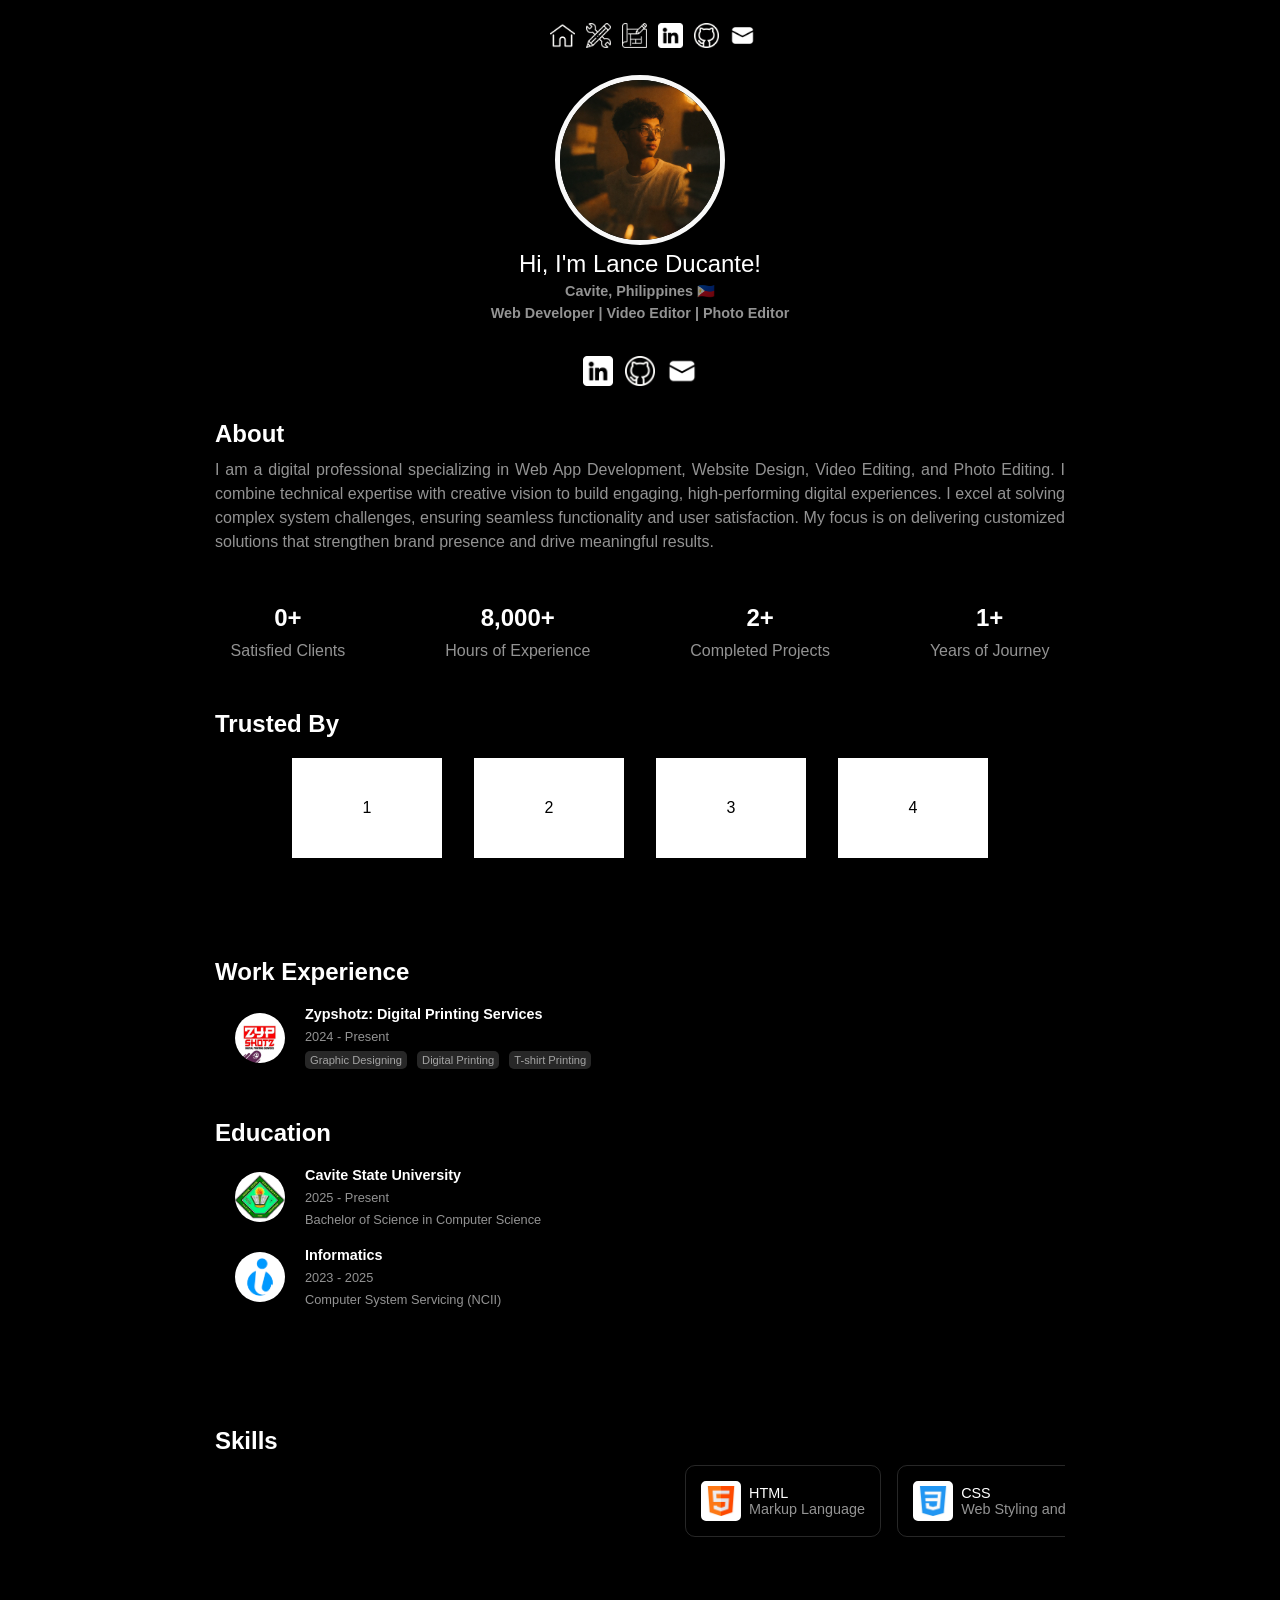
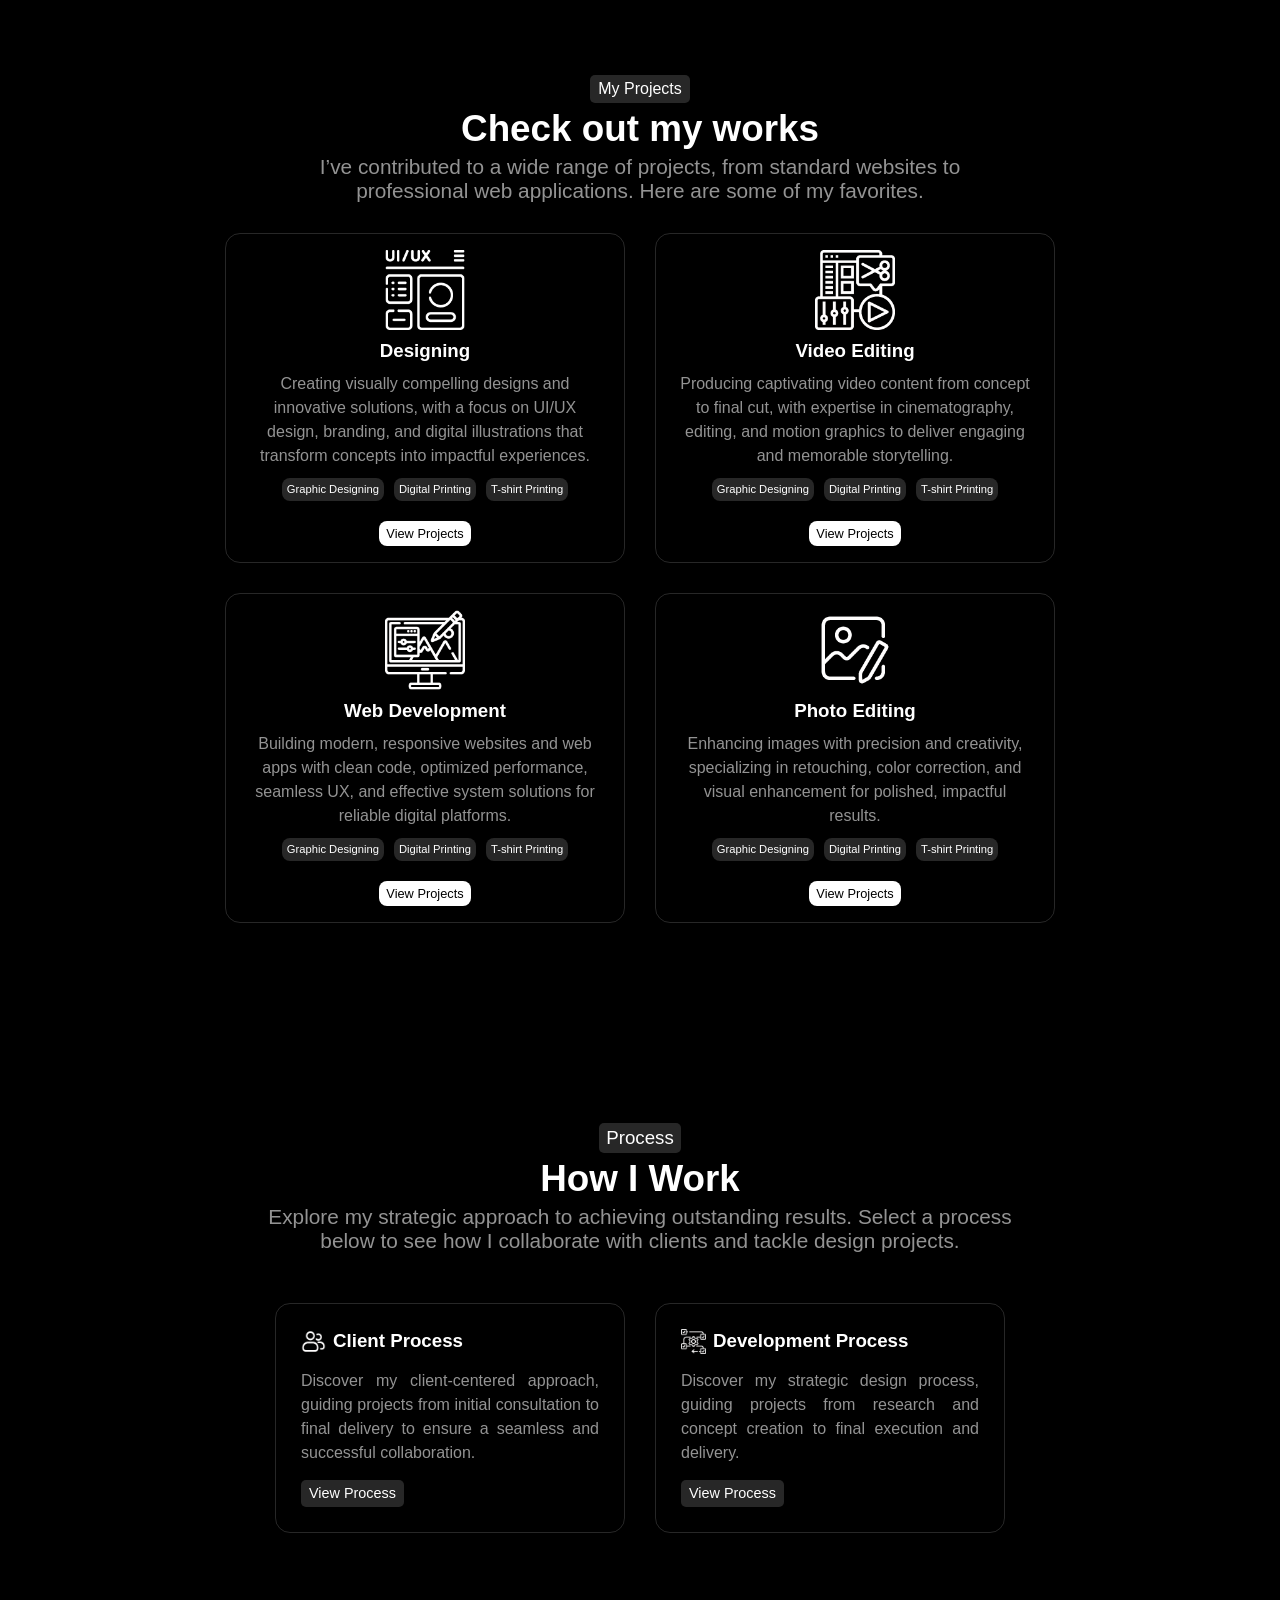
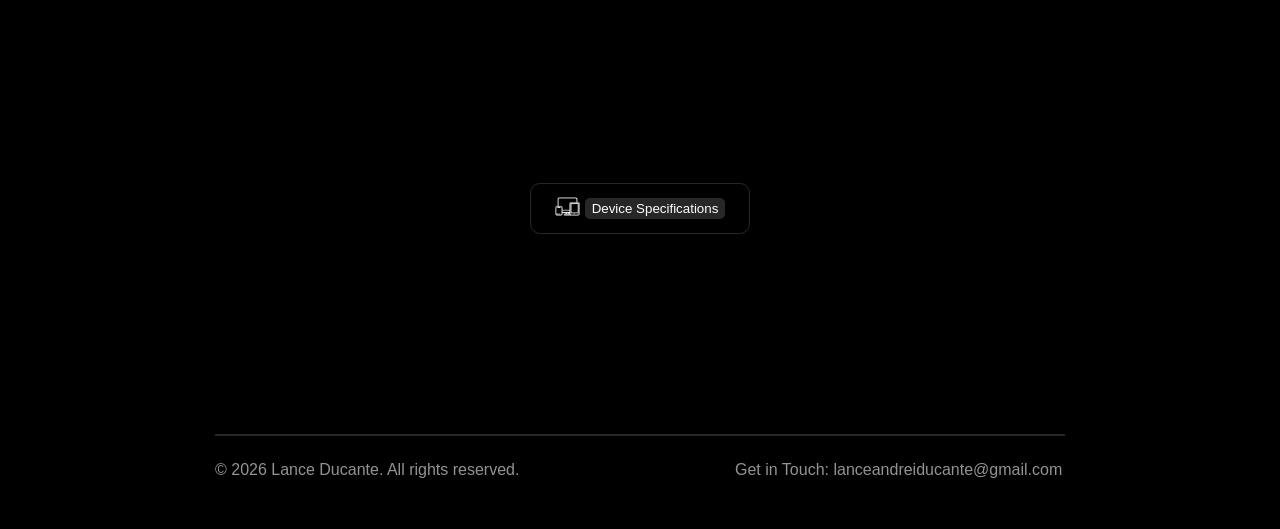
==== index.html @ 03253067 "first commit" ====
<!doctype html>
<html lang="en">
  <head>
    <meta charset="UTF-8" />
    <meta name="viewport" content="width=device-width, initial-scale=1.0" />
    <title>Lance Ducante | Portfolio Website</title>
    <link rel="icon" href="./images/pfp.png" />
    <link rel="stylesheet" href="style.css" />
    <link rel="preconnect" href="https://fonts.googleapis.com" />
    <link rel="preconnect" href="https://fonts.gstatic.com" crossorigin />
    <link
      href="https://fonts.googleapis.com/css2?family=Poppins:ital,wght@0,100;0,200;0,300;0,400;0,500;0,600;0,700;0,800;0,900;1,100;1,200;1,300;1,400;1,500;1,600;1,700;1,800;1,900&display=swap"
      rel="stylesheet"
    />
  </head>
  <body>
    <header>
      <nav>
        <div class="nav-bar">
          <div class="navbar-container">
            <a class="icons" href="#home"
              ><img src="./images/home.png" alt="icon" width="25px"
            /></a>
            <a class="icons" href="#skills"
              ><img src="./images/skills.png" alt="icon" width="25px"
            /></a>
            <a class="icons" href="#my-projects"
              ><img src="./images/projects.png" alt="icon" width="25px"
            /></a>
            <a class="icons" href="#linkedin"
              ><img src="./images/linkedin.png" alt="icon" width="25px"
            /></a>
            <a class="icons" href="#github"
              ><img src="./images/github.png" alt="icon" width="25px"
            /></a>
            <a class="icons" href="#email"
              ><img src="./images/mail.png" alt="icon" width="25px"
            /></a>
          </div>
        </div>
      </nav>
    </header>

    <section class="home" id="home">
      <div class="home-container">
        <img id="pfp" src="./images/pfp.png" alt="pfp/image" />
        <h1>Hi, I'm Lance Ducante!</h1>
        <h3 id="country">Cavite, Philippines 🇵🇭</h3>
        <h3 id="passions">Web Developer | Video Editor | Photo Editor</h3>
        <div class="accounts">
          <a href="#"><img src="./images/linkedin.png" alt="icon" /></a>
          <a href="#"><img src="./images/github.png" alt="icon" /></a>
          <a href="#"><img src="./images/mail.png" alt="icon" /></a>
        </div>
      </div>
    </section>

    <section id="about" class="about">
      <div class="about-container">
        <h2>About</h2>
        <p>
          I am a digital professional specializing in Web App Development,
          Website Design, Video Editing, and Photo Editing. I combine technical
          expertise with creative vision to build engaging, high-performing
          digital experiences. I excel at solving complex system challenges,
          ensuring seamless functionality and user satisfaction. My focus is on
          delivering customized solutions that strengthen brand presence and
          drive meaningful results.
        </p>
      </div>
    </section>

    <section class="experiences">
      <div class="exe-container">
        <div class="exe-card">
          <h1>0+</h1>
          <p>Satisfied Clients</p>
        </div>
        <div class="exe-card">
          <h1>8,000+</h1>
          <p>Hours of Experience</p>
        </div>
        <div class="exe-card">
          <h1>2+</h1>
          <p>Completed Projects</p>
        </div>
        <div class="exe-card">
          <h1>1+</h1>
          <p>Years of Journey</p>
        </div>
      </div>
    </section>

    <section class="businesses">
      <div class="trusted-by-container">
        <h2>Trusted By</h2>
        <div class="tb-cards">
          <div class="tb-box">1</div>
          <div class="tb-box">2</div>
          <div class="tb-box">3</div>
          <div class="tb-box">4</div>
        </div>
      </div>
    </section>

    <section class="work-experience">
      <div class="work-exe-container">
        <h2>Work Experience</h2>
        <div class="work-card-container">
          <a href="https://www.facebook.com/ZypshotzPage" target="_blank">
            <div class="work-card">
              <img src="./images/zypshotz.jpg" width="50px" alt="logo" />
              <div class="job-desc">
                <div class="work-title">
                  <h3>Zypshotz: Digital Printing Services</h3>
                  <img src="./images/right-arrow.png" width="15px" alt="icon" />
                </div>
                <p>2024 - Present</p>
                <div class="desc">
                  <p>Graphic Designing</p>
                  <p>Digital Printing</p>
                  <p>T-shirt Printing</p>
                </div>
              </div>
            </div>
          </a>
        </div>
      </div>
    </section>

    <section class="education">
      <div class="educ-container">
        <h2>Education</h2>
        <div class="educ-card-container">
          <a href="https://cvsu.edu.ph/" target="_blank">
            <div class="educ-card">
              <img src="./images/cvsu.jpg" width="50px" alt="logo" />
              <div class="educ-desc">
                <div class="educ-title">
                  <h3>Cavite State University</h3>
                  <img src="./images/right-arrow.png" width="15px" alt="icon" />
                </div>
                <p>2025 - Present</p>
                <p>Bachelor of Science in Computer Science</p>
              </div>
            </div>
          </a>
          <a href="https://informatics.edu.ph/" target="_blank">
            <div class="educ-card">
              <img src="./images/informatics.png" width="50px" alt="logo" />
              <div class="educ-desc">
                <div class="educ-title">
                  <h3>Informatics</h3>
                  <img src="./images/right-arrow.png" width="15px" alt="icon" />
                </div>
                <p>2023 - 2025</p>
                <p>Computer System Servicing (NCII)</p>
              </div>
            </div>
          </a>
        </div>
      </div>
    </section>

    <section id="skills" class="skills">
      <div class="skills-carousel">
        <h2>Skills</h2>
        <div class="group">
          <a
            href="https://www.freecodecamp.org/news/tag/html/"
            target="_blank"
            class="skill-cards"
          >
            <img src="./skills/html.jpg" width="40px" alt="logo" />
            <div class="skills-desc">
              <p class="main-text">HTML</p>
              <p>Markup Language</p>
            </div>
          </a>
          <a
            href="https://www.freecodecamp.org/news/learn-css/"
            target="_blank"
            class="skill-cards"
          >
            <img src="./skills/css.jpg" width="40px" alt="logo" />
            <div class="skills-desc">
              <p class="main-text">CSS</p>
              <p>Web Styling and Layout</p>
            </div>
          </a>
          <a
            href="https://www.freecodecamp.org/learn/javascript-v9/"
            target="_blank"
            class="skill-cards"
          >
            <img src="./skills/javascript.jpg" width="40px" alt="logo" />
            <div class="skills-desc">
              <p class="main-text">JavaScript</p>
              <p>Interactive Web Development</p>
            </div>
          </a>
          <a
            href="https://www.mongodb.com/"
            target="_blank"
            class="skill-cards"
          >
            <img src="./skills/mongodb.jpg" width="40px" alt="logo" />
            <div class="skills-desc">
              <p class="main-text">MongoDB</p>
              <p>Database Management</p>
            </div>
          </a>
          <a href="https://expressjs.com/" target="_blank" class="skill-cards">
            <img src="./skills/express.jpg" width="40px" alt="logo" />
            <div class="skills-desc">
              <p class="main-text">Express JS</p>
              <p>Backend Web Framework</p>
            </div>
          </a>
          <a href="https://react.dev/" target="_blank" class="skill-cards">
            <img src="./skills/react.jpg" width="40px" alt="logo" />
            <div class="skills-desc">
              <p class="main-text">React JS</p>
              <p>UI Component Development</p>
            </div>
          </a>
          <a href="https://nodejs.org/en" target="_blank" class="skill-cards">
            <img src="./skills/nodejs.jpg" width="40px" alt="logo" />
            <div class="skills-desc">
              <p class="main-text">Node JS</p>
              <p>Server-Side Runtime</p>
            </div>
          </a>
          <a
            href="https://www.postman.com/"
            target="_blank"
            class="skill-cards"
          >
            <img src="./skills/postman.jpg" width="40px" alt="logo" />
            <div class="skills-desc">
              <p class="main-text">Postman</p>
              <p>API Testing and Development</p>
            </div>
          </a>
          <a
            href="https://code.visualstudio.com/"
            target="_blank"
            class="skill-cards"
          >
            <img src="./skills/vscode.jpg" width="40px" alt="logo" />
            <div class="skills-desc">
              <p class="main-text">VS Code</p>
              <p>Code Editing and Debugging</p>
            </div>
          </a>
          <a
            href="https://www.java.com/en/"
            target="_blank"
            class="skill-cards"
          >
            <img src="./skills/java.jpg" width="40px" alt="logo" />
            <div class="skills-desc">
              <p class="main-text">Java</p>
              <p>Object-Oriented Programming</p>
            </div>
          </a>
          <a href="https://www.figma.com/" target="_blank" class="skill-cards">
            <img src="./skills/figma.jpg" width="40px" alt="logo" />
            <div class="skills-desc">
              <p class="main-text">Figma</p>
              <p>UI/UX Design and Prototyping</p>
            </div>
          </a>
          <a href="https://github.com/" target="_blank" class="skill-cards">
            <img src="./skills/github.jpg" width="40px" alt="logo" />
            <div class="skills-desc">
              <p class="main-text">GitHub</p>
              <p>Version Control</p>
            </div>
          </a>
          <a
            href="https://www.blackmagicdesign.com/products/davinciresolve/"
            target="_blank"
            class="skill-cards"
          >
            <img src="./skills/davinci-resolve.jpg" width="40px" alt="logo" />
            <div class="skills-desc">
              <p class="main-text">Davinci Resolve</p>
              <p>Video Editing</p>
            </div>
          </a>
        </div>
        <div aria-hidden="" class="group">
          <a
            href="https://www.freecodecamp.org/news/tag/html/"
            target="_blank"
            class="skill-cards"
          >
            <img src="./skills/html.jpg" width="40px" alt="logo" />
            <div class="skills-desc">
              <p class="main-text">HTML</p>
              <p>Markup Language</p>
            </div>
          </a>
          <a
            href="https://www.freecodecamp.org/news/learn-css/"
            target="_blank"
            class="skill-cards"
          >
            <img src="./skills/css.jpg" width="40px" alt="logo" />
            <div class="skills-desc">
              <p class="main-text">CSS</p>
              <p>Web Styling and Layout</p>
            </div>
          </a>
          <a
            href="https://www.freecodecamp.org/learn/javascript-v9/"
            target="_blank"
            class="skill-cards"
          >
            <img src="./skills/javascript.jpg" width="40px" alt="logo" />
            <div class="skills-desc">
              <p class="main-text">JavaScript</p>
              <p>Interactive Web Development</p>
            </div>
          </a>
          <a
            href="https://www.mongodb.com/"
            target="_blank"
            class="skill-cards"
          >
            <img src="./skills/mongodb.jpg" width="40px" alt="logo" />
            <div class="skills-desc">
              <p class="main-text">MongoDB</p>
              <p>Database Management</p>
            </div>
          </a>
          <a href="https://expressjs.com/" target="_blank" class="skill-cards">
            <img src="./skills/express.jpg" width="40px" alt="logo" />
            <div class="skills-desc">
              <p class="main-text">Express JS</p>
              <p>Backend Web Framework</p>
            </div>
          </a>
          <a href="https://react.dev/" target="_blank" class="skill-cards">
            <img src="./skills/react.jpg" width="40px" alt="logo" />
            <div class="skills-desc">
              <p class="main-text">React JS</p>
              <p>UI Component Development</p>
            </div>
          </a>
          <a href="https://nodejs.org/en" target="_blank" class="skill-cards">
            <img src="./skills/nodejs.jpg" width="40px" alt="logo" />
            <div class="skills-desc">
              <p class="main-text">Node JS</p>
              <p>Server-Side Runtime</p>
            </div>
          </a>
          <a
            href="https://www.postman.com/"
            target="_blank"
            class="skill-cards"
          >
            <img src="./skills/postman.jpg" width="40px" alt="logo" />
            <div class="skills-desc">
              <p class="main-text">Postman</p>
              <p>API Testing and Development</p>
            </div>
          </a>
          <a
            href="https://code.visualstudio.com/"
            target="_blank"
            class="skill-cards"
          >
            <img src="./skills/vscode.jpg" width="40px" alt="logo" />
            <div class="skills-desc">
              <p class="main-text">VS Code</p>
              <p>Code Editing and Debugging</p>
            </div>
          </a>
          <a
            href="https://www.java.com/en/"
            target="_blank"
            class="skill-cards"
          >
            <img src="./skills/java.jpg" width="40px" alt="logo" />
            <div class="skills-desc">
              <p class="main-text">Java</p>
              <p>Object-Oriented Programming</p>
            </div>
          </a>
          <a href="https://www.figma.com/" target="_blank" class="skill-cards">
            <img src="./skills/figma.jpg" width="40px" alt="logo" />
            <div class="skills-desc">
              <p class="main-text">Figma</p>
              <p>UI/UX Design and Prototyping</p>
            </div>
          </a>
          <a href="https://github.com/" target="_blank" class="skill-cards">
            <img src="./skills/github.jpg" width="40px" alt="logo" />
            <div class="skills-desc">
              <p class="main-text">GitHub</p>
              <p>Version Control</p>
            </div>
          </a>
          <a
            href="https://www.blackmagicdesign.com/products/davinciresolve/"
            target="_blank"
            class="skill-cards"
          >
            <img src="./skills/davinci-resolve.jpg" width="40px" alt="logo" />
            <div class="skills-desc">
              <p class="main-text">Davinci Resolve</p>
              <p>Video Editing</p>
            </div>
          </a>
        </div>
      </div>
    </section>

    <section id="my-projects" class="my-projects">
      <div class="projects-container">
        <div class="projects-title">
          <p>My Projects</p>
          <h1>Check out my works</h1>
          <h2>
            I’ve contributed to a wide range of projects, from standard websites
            to professional web applications. Here are some of my favorites.
          </h2>
        </div>
        <div class="projects-box-container">
          <div class="p-box">
            <img src="./images/web-design.png" width="80px" />
            <h3>Designing</h3>
            <p>
              Creating visually compelling designs and innovative solutions,
              with a focus on UI/UX design, branding, and digital illustrations
              that transform concepts into impactful experiences.
            </p>
            <div class="p-desc">
              <p>Graphic Designing</p>
              <p>Digital Printing</p>
              <p>T-shirt Printing</p>
            </div>
            <a href="./designing.html" target="_blank" class="project-links"
              ><span><p class="view">View Projects</p></span></a
            >
          </div>
          <div class="p-box">
            <img src="./images/film-editing.png" width="80px" />
            <h3>Video Editing</h3>
            <p>
              Producing captivating video content from concept to final cut,
              with expertise in cinematography, editing, and motion graphics to
              deliver engaging and memorable storytelling.
            </p>
            <div class="p-desc">
              <p>Graphic Designing</p>
              <p>Digital Printing</p>
              <p>T-shirt Printing</p>
            </div>
            <a href="./video-editing.html" target="_blank" class="project-links"
              ><span><p class="view">View Projects</p></span></a
            >
          </div>
          <div class="p-box">
            <img src="./images/illustration.png" width="80px" />
            <h3>Web Development</h3>
            <p>
              Building modern, responsive websites and web apps with clean code,
              optimized performance, seamless UX, and effective system solutions
              for reliable digital platforms.
            </p>
            <div class="p-desc">
              <p>Graphic Designing</p>
              <p>Digital Printing</p>
              <p>T-shirt Printing</p>
            </div>
            <a
              href="./web-development.html"
              target="_blank"
              class="project-links"
              ><span><p class="view">View Projects</p></span></a
            >
          </div>
          <div class="p-box">
            <img src="./images/image-editing.png" width="80px" />
            <h3>Photo Editing</h3>
            <p>
              Enhancing images with precision and creativity, specializing in
              retouching, color correction, and visual enhancement for polished,
              impactful results.
            </p>
            <div class="p-desc">
              <p>Graphic Designing</p>
              <p>Digital Printing</p>
              <p>T-shirt Printing</p>
            </div>
            <a href="./photo-editing.html" target="_blank" class="project-links"
              ><span><p class="view">View Projects</p></span></a
            >
          </div>
        </div>
      </div>
    </section>

    <section class="work-process">
      <div class="process-container">
        <div class="process-title">
          <h3>Process</h3>
          <h1>How I Work</h1>
          <p>
            Explore my strategic approach to achieving outstanding results.
            Select a process below to see how I collaborate with clients and
            tackle design projects.
          </p>
        </div>

        <div class="client-design-box">
          <div class="cd-box">
            <div class="client-dev">
              <img src="./images/users.png" width="25px" alt="icon" />
              <h3>Client Process</h3>
            </div>
            <p>
              Discover my client-centered approach, guiding projects from
              initial consultation to final delivery to ensure a seamless and
              successful collaboration.
            </p>
            <a href="./client.html" target="_blank" class="cd-links"
              ><span><p class="cd-view">View Process</p></span></a
            >
          </div>
          <div class="cd-box">
            <div class="client-dev">
              <img src="./images/process.png" width="25px" alt="icon" />
              <h3>Development Process</h3>
            </div>
            <p>
              Discover my strategic design process, guiding projects from
              research and concept creation to final execution and delivery.
            </p>
            <a href="./process.html" target="_blank" class="cd-links"
              ><span><p class="cd-view">View Process</p></span></a
            >
          </div>
        </div>
      </div>
    </section>

    <section class="dev-specs">
      <a class="specs-link" href="./device-specifications.html" target="_blank">
        <div class="specs-container">
          <img src="./images/device.png" width="25px" alt="icon" />
          <button>
            <a
              class="specs-link"
              href="./device-specifications.html"
              target="_blank"
              >Device Specifications</a
            >
          </button>
        </div>
      </a>
    </section>

    <footer>
      <div class="footer-line"></div>
      <div class="footer">
        <p>&copy; 2026 Lance Ducante. All rights reserved.</p>
        <p>Get in Touch: lanceandreiducante@gmail.com</p>
      </div>
    </footer>
  </body>
  <script src="script.js"></script>
</html>
---- style.css ----
* {
  margin: 0;
  padding: 0;
  box-sizing: border-box;
  font-family: sans-serif;
  scroll-padding-top: 70px;
}

:root {
  --main-color: #ffffff;
  --primary-color: #ffffff93;
}

body {
  min-height: 100vh;
  background-color: rgb(0, 0, 0);
  margin: 50px 20px 50px 20px;
}

/* Nav-Bar */
.nav-bar {
  width: 100%;
  display: flex;
  justify-content: center;
  align-items: center;
  position: fixed;
  top: 0;
}

.navbar-container {
  display: flex;
  justify-content: center;
  align-items: center;
  gap: 11px;
  background-color: rgb(0, 0, 0);
  padding: 8px 15px;
  margin-top: 15px;
  border-radius: 30px;
  transition: 0.3s ease;
  margin-right: 15px;
}

.navbar-container:hover {
  transform: scale(1.1);
}

.icons {
  width: 25px;
  transition: 0.3s ease;
}

.icons:hover {
  transform: scale(1.4);
}

/* Home Section */
.home-container {
  max-width: 850px;
  width: 100%;
  margin: 0 auto;
  display: flex;
  justify-content: center;
  align-items: center;
  flex-direction: column;
  margin-top: 75px;
  gap: 5px;
}

.home-container h1 {
  font-weight: 300;
  color: var(--main-color);
}

.home-container h3 {
  font-size: 0.9rem;
  color: var(--primary-color);
}

#pfp {
  width: 170px;
  border-radius: 100%;
  border: 5px solid rgb(248, 248, 248);
}

.accounts {
  display: flex;
  justify-content: center;
  align-items: center;
  margin: 30px 0 30px 0;
  gap: 12px;
}

.accounts img {
  width: 30px;
  transition: 0.4s ease;
}

.accounts img:hover {
  transform: scale(1.3);
}

/* About Section */
.about-container {
  max-width: 850px;
  width: 100%;
  margin: 0 auto;
  display: flex;
  flex-direction: column;
  justify-content: center;
  align-items: center;
  align-content: center;
  gap: 10px;
  color: var(--main-color);
}

.about-container h2,
p {
  text-align: justify;
  max-width: 850px;
  width: 100%;
  color: var(--primary-color);
}

.about-container h2 {
  color: var(--main-color);
}

.about-container p {
  line-height: 1.5;
}

/* Experiences Section */
.exe-container {
  max-width: 850px;
  width: 100%;
  margin: 0 auto;
  display: flex;
  justify-content: center;
  align-items: center;
  align-content: center;
  gap: 100px;
  flex-wrap: wrap;
  margin-top: 50px;
}

.exe-card h1 {
  text-align: center;
  color: var(--main-color);
  margin-bottom: 10px;
}

/* Trusted by Section */
.trusted-by-container {
  max-width: 850px;
  width: 100%;
  margin: 0 auto;
  display: flex;
  flex-direction: column;
  justify-content: center;
  align-items: center;
  gap: 20px;
  margin-top: 50px;
}

.trusted-by-container h2 {
  color: var(--main-color);
  max-width: 850px;
  width: 100%;
}

.tb-cards {
  display: flex;
  justify-content: center;
  align-items: center;
  align-content: center;
  gap: 32px;
  flex-wrap: wrap;
}

.tb-box {
  display: flex;
  justify-content: center;
  align-items: center;
  width: 150px;
  height: 100px;
  background-color: #ffffff;
}

/* Work Experience */
.work-exe-container {
  max-width: 850px;
  width: 100%;
  display: flex;
  justify-content: center;
  align-items: flex-start;
  flex-direction: column;
  gap: 20px;
  margin: 0 auto;
  margin-top: 100px;
}

.work-exe-container h2,
h3 {
  color: var(--main-color);
}

.work-card-container {
  display: flex;
  flex-direction: column;
  gap: 20px;
  margin-left: 20px;
}

.work-card-container a {
  text-decoration: none;
}

.work-card {
  display: flex;
  align-items: center;
  gap: 20px;
  transition: 0.5s ease;
  cursor: pointer;
}

.work-card:hover {
  border: 1px solid rgba(255, 255, 255, 0.151);
  border-radius: 10px;
  background-color: rgba(255, 255, 255, 0.062);
  padding: 20px;
}

.work-card img {
  border-radius: 100%;
}

.job-desc {
  display: flex;
  flex-direction: column;
  gap: 7px;
}

.job-desc h3 {
  font-size: 0.9rem;
}

.work-title {
  display: flex;
  gap: 5px;
}

.work-title img {
  display: none;
}

.job-desc p {
  font-size: 0.8rem;
}

.desc {
  display: flex;
  flex-direction: row;
  gap: 10px;
}

.desc p {
  font-size: 0.7rem;
  white-space: nowrap;
  padding: 3px 5px;
  border-radius: 5px;
  background-color: rgba(255, 255, 255, 0.151);
}

/* Education */
.educ-container {
  max-width: 850px;
  width: 100%;
  display: flex;
  justify-content: center;
  align-items: flex-start;
  flex-direction: column;
  gap: 20px;
  margin: 0 auto;
  margin-top: 50px;
}

.educ-container h2,
h3 {
  color: var(--main-color);
}

.educ-card-container {
  display: flex;
  flex-direction: column;
  gap: 20px;
  margin-left: 20px;
}

.educ-card-container a {
  text-decoration: none;
}

.educ-card {
  display: flex;
  align-items: center;
  gap: 20px;
  transition: 0.5s ease;
  cursor: pointer;
}

.educ-title {
  display: flex;
  gap: 5px;
}

.educ-title img {
  display: none;
}

.educ-card:hover {
  border: 1px solid rgba(255, 255, 255, 0.151);
  border-radius: 10px;
  background-color: rgba(255, 255, 255, 0.062);
  padding: 20px;
}

.educ-card img {
  border-radius: 100%;
}

.educ-desc {
  display: flex;
  flex-direction: column;
  gap: 7px;
}

.educ-desc h3 {
  font-size: 0.9rem;
}

.educ-desc p {
  font-size: 0.8rem;
}

/* Skills Section */
.skills-carousel {
  max-width: 850px;
  width: 100%;
  display: flex;
  margin: 0 auto;
  margin-top: 120px;
  overflow-x: auto;
}
.skills-carousel::-webkit-scrollbar {
  display: none;
}
.skills-carousel h2 {
  margin-bottom: 120px;
  color: var(--main-color);
}
.group {
  display: flex;
  justify-content: center;
  align-items: center;
  gap: 1em;
  animation: spin 80s infinite linear;
  padding-right: 1em;
}
.skill-cards {
  flex: 0 0 80px;
  width: 300px;
  display: flex;
  justify-content: center;
  align-items: center;
  text-align: center;
  gap: 8px;
  align-content: center;
  flex-direction: row;
  white-space: nowrap;
  padding: 15px;
  border: 1px solid rgba(255, 255, 255, 0.151);
  border-radius: 10px;
  text-decoration: none;
}
.skill-cards img {
  border-radius: 5px;
  border: 5px solid white;
  background-clip: padding-box;
}
.skill-cards p {
  font-size: 0.9rem;
}

.main-text {
  color: white;
}

@keyframes spin {
  from {
    translate: 0;
  }
  to {
    translate: -100%;
  }
}

/* My Projects Section */
.projects-container {
  max-width: 850px;
  width: 100%;
  display: flex;
  flex-direction: column;
  justify-content: center;
  align-items: flex-start;
  gap: 30px;
  margin: 0 auto;
  margin-top: 100px;
}

.projects-box-container {
  display: flex;
  justify-content: center;
  align-items: center;
  align-content: center;
  flex-wrap: wrap;
  gap: 30px;
}

.view {
  padding: 3px 7px;
  border-radius: 8px;
  font-size: 0.8rem;
  background-color: var(--main-color);
  color: black;
  margin-top: 10px;
  transition: 0.5s ease;
}

.view:hover {
  transform: scale(1.2);
}

.projects-title {
  display: flex;
  justify-content: center;
  align-items: center;
  flex-direction: column;
  text-align: center;
  color: var(--main-color);
  gap: 5px;
}

.projects-title p {
  width: 100px;
  text-align: center;
  color: var(--main-color);
  background-color: rgba(255, 255, 255, 0.151);
  border-radius: 5px;
  padding: 5px 5px;
}
.projects-title h2 {
  margin: 0 50px 0 50px;
  font-size: 1.3rem;
  font-weight: 300;
  color: var(--primary-color);
}

.projects-title h1 {
  font-size: 2.3rem;
}

.p-box {
  display: flex;
  justify-content: center;
  align-items: center;
  flex-direction: column;
  width: 400px;
  height: 330px;
  padding: 20px;
  border: 1px solid rgba(255, 255, 255, 0.151);
  border-radius: 15px;
  gap: 10px;
}

.p-box p {
  text-align: center;
  line-height: 1.5;
}

.p-desc {
  display: flex;
  white-space: nowrap;
  gap: 10px;
  font-size: 0.7rem;
}

.p-desc p {
  color: var(--main-color);
  background-color: rgba(255, 255, 255, 0.151);
  padding: 3px 5px;
  border-radius: 8px;
}

.project-links {
  text-decoration: none;
}

/* How I work Section */
.process-container {
  max-width: 850px;
  width: 100%;
  display: flex;
  justify-content: center;
  align-items: center;
  flex-direction: column;
  margin: 0 auto;
  margin-top: 200px;
}

.process-title {
  display: flex;
  justify-content: center;
  align-items: center;
  flex-direction: column;
  gap: 5px;
  margin: 0 50px 0 50px;
}
.process-title p {
  font-size: 1.3rem;
  text-align: center;
  font-weight: 300;
}

.process-title h3 {
  background-color: rgba(255, 255, 255, 0.151);
  padding: 4px 7px;
  border-radius: 5px;
  font-weight: 300;
}

.process-title h1 {
  font-size: 2.3rem;
  color: var(--main-color);
}

.client-design-box {
  max-width: 850px;
  width: 100%;
  display: flex;
  justify-content: center;
  align-items: center;
  margin: 50px;
  flex-wrap: wrap;
  gap: 30px;
}

.cd-box {
  display: flex;
  justify-content: center;
  align-items: flex-start;
  flex-direction: column;
  gap: 15px;
  width: 350px;
  height: 230px;
  border: 1px solid rgba(255, 255, 255, 0.151);
  border-radius: 15px;
  padding: 25px 25px;
}

.client-dev {
  display: flex;
  justify-content: center;
  align-items: center;
  gap: 7px;
}

.cd-box h3 {
  text-align: left;
}

.cd-box p {
  line-height: 1.5;
}

.cd-view {
  color: var(--main-color);
  background-color: rgba(255, 255, 255, 0.151);
  font-size: 0.9rem;
  padding: 3px 8px;
  border-radius: 5px;
}

.cd-links {
  text-decoration: none;
}

/* Device Specifications Button */
.specs-container {
  width: 220px;
  display: flex;
  justify-content: center;
  align-items: center;
  gap: 5px;
  margin: 0 auto;
  margin-top: 200px;
  border: 1px solid rgba(255, 255, 255, 0.151);
  padding: 10px 20px;
  border-radius: 10px;
}

.specs-container button {
  border: none;
  background-color: rgba(255, 255, 255, 0.151);
  color: var(--main-color);
  padding: 3px 7px;
  border-radius: 5px;
}

.specs-link {
  text-decoration: none;
  color: var(--main-color);
}

.footer-line {
  max-width: 850px;
  width: 100%;
  margin: 0 auto;
  margin-top: 200px;
  margin-bottom: 25px;
  border: 1px solid rgba(255, 255, 255, 0.151);
}

.footer {
  max-width: 850px;
  width: 100%;
  display: flex;
  justify-content: space-around;
  align-items: center;
  gap: 190px;
  margin: 0 auto;
  box-shadow: -1px rgba(255, 255, 255, 0.151);
}

@media (max-width: 1024px) {
  .footer {
    display: flex;
    flex-direction: column;
    gap: 5px;
  }
  .footer p {
    text-align: center;
  }
}

@media (max-width: 480px) {
  .home-container h1 {
    font-size: 1.7rem;
  }
  .exe-container {
    gap: 80px;
  }
  .exe-card h1 {
    font-size: 1.5rem;
  }
  .exe-card p {
    font-size: 0.8rem;
  }
  .desc {
    gap: 7px;
  }
  .desc p {
    font-size: 0.5rem;
    margin-right: 7px;
  }
  .p-box {
    display: flex;
    justify-content: center;
    align-items: center;
    flex-direction: column;
    width: 340px;
    height: 290px;
    padding: 20px;
    border: 1px solid rgba(255, 255, 255, 0.151);
    border-radius: 15px;
    gap: 10px;
  }

  .p-box img {
    width: 60px;
  }

  .p-box p {
    font-size: 0.8rem;
    text-align: center;
    line-height: 1.5;
  }
}
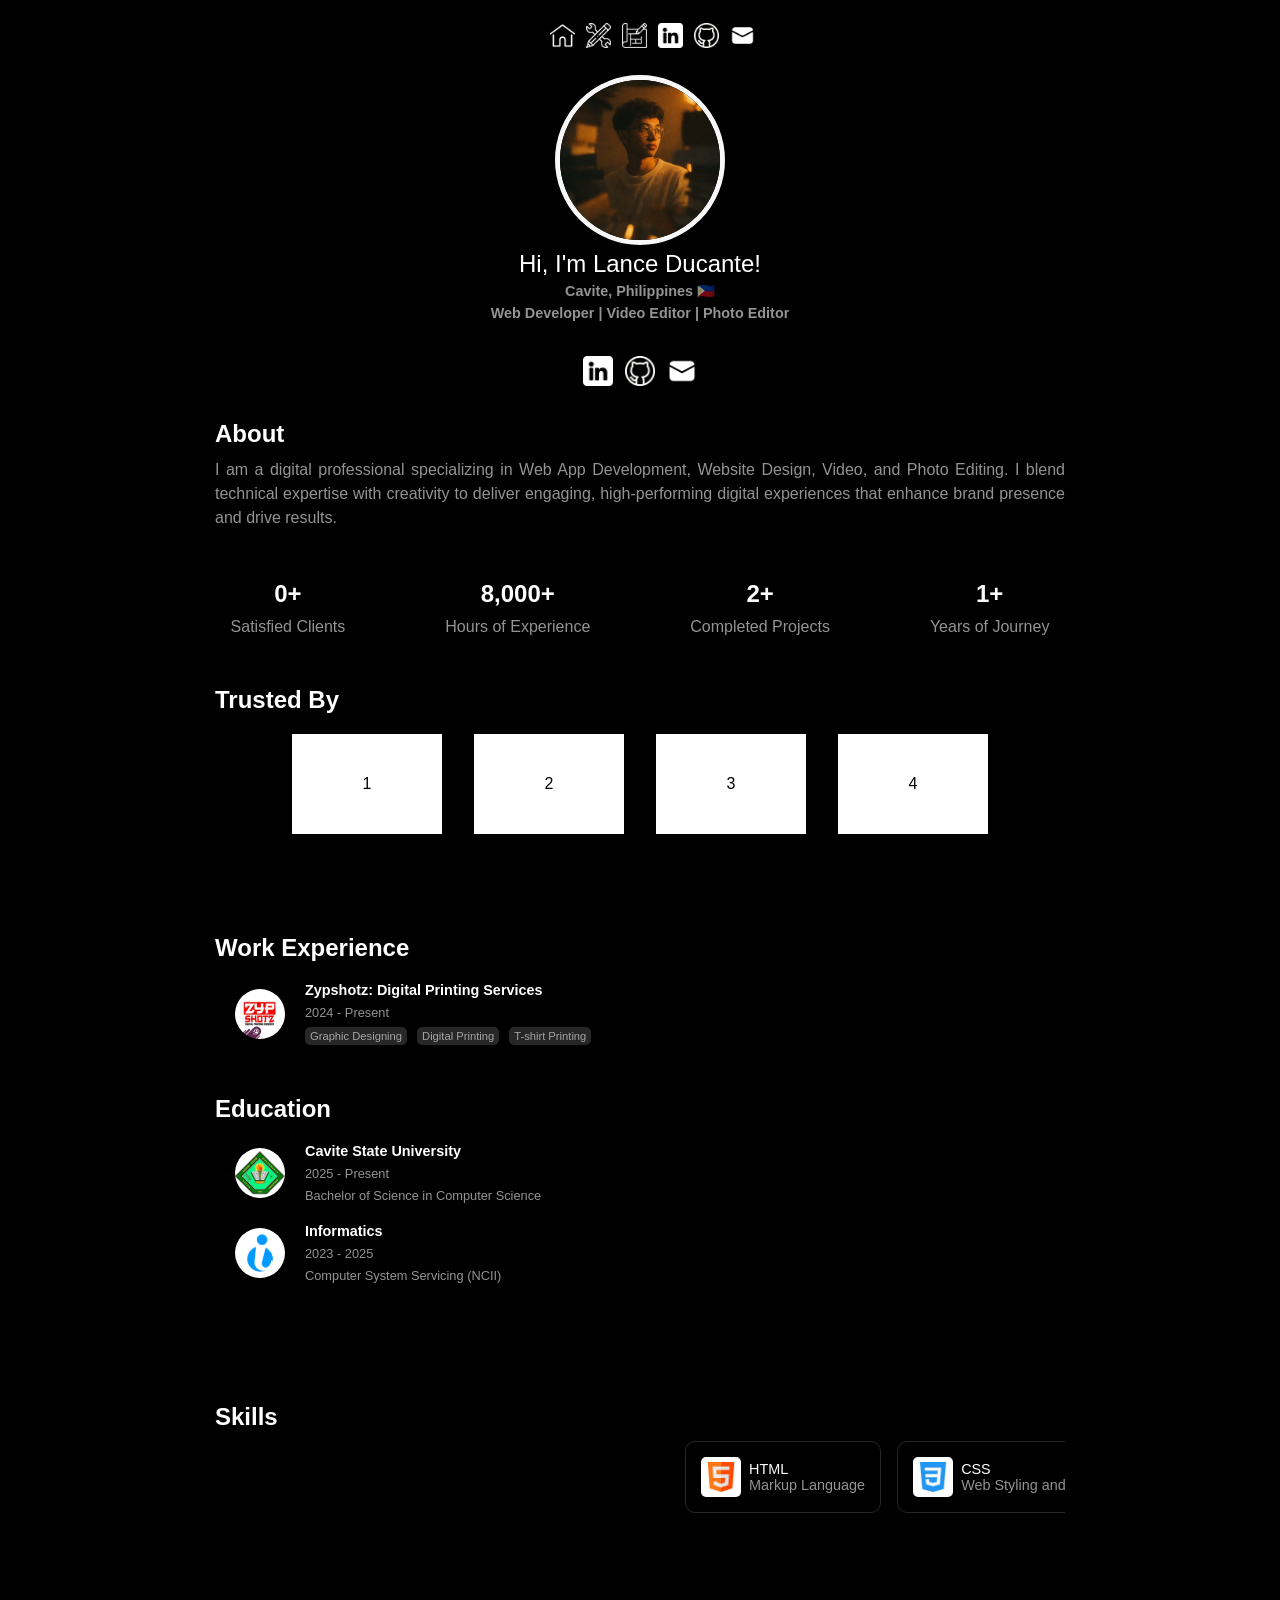
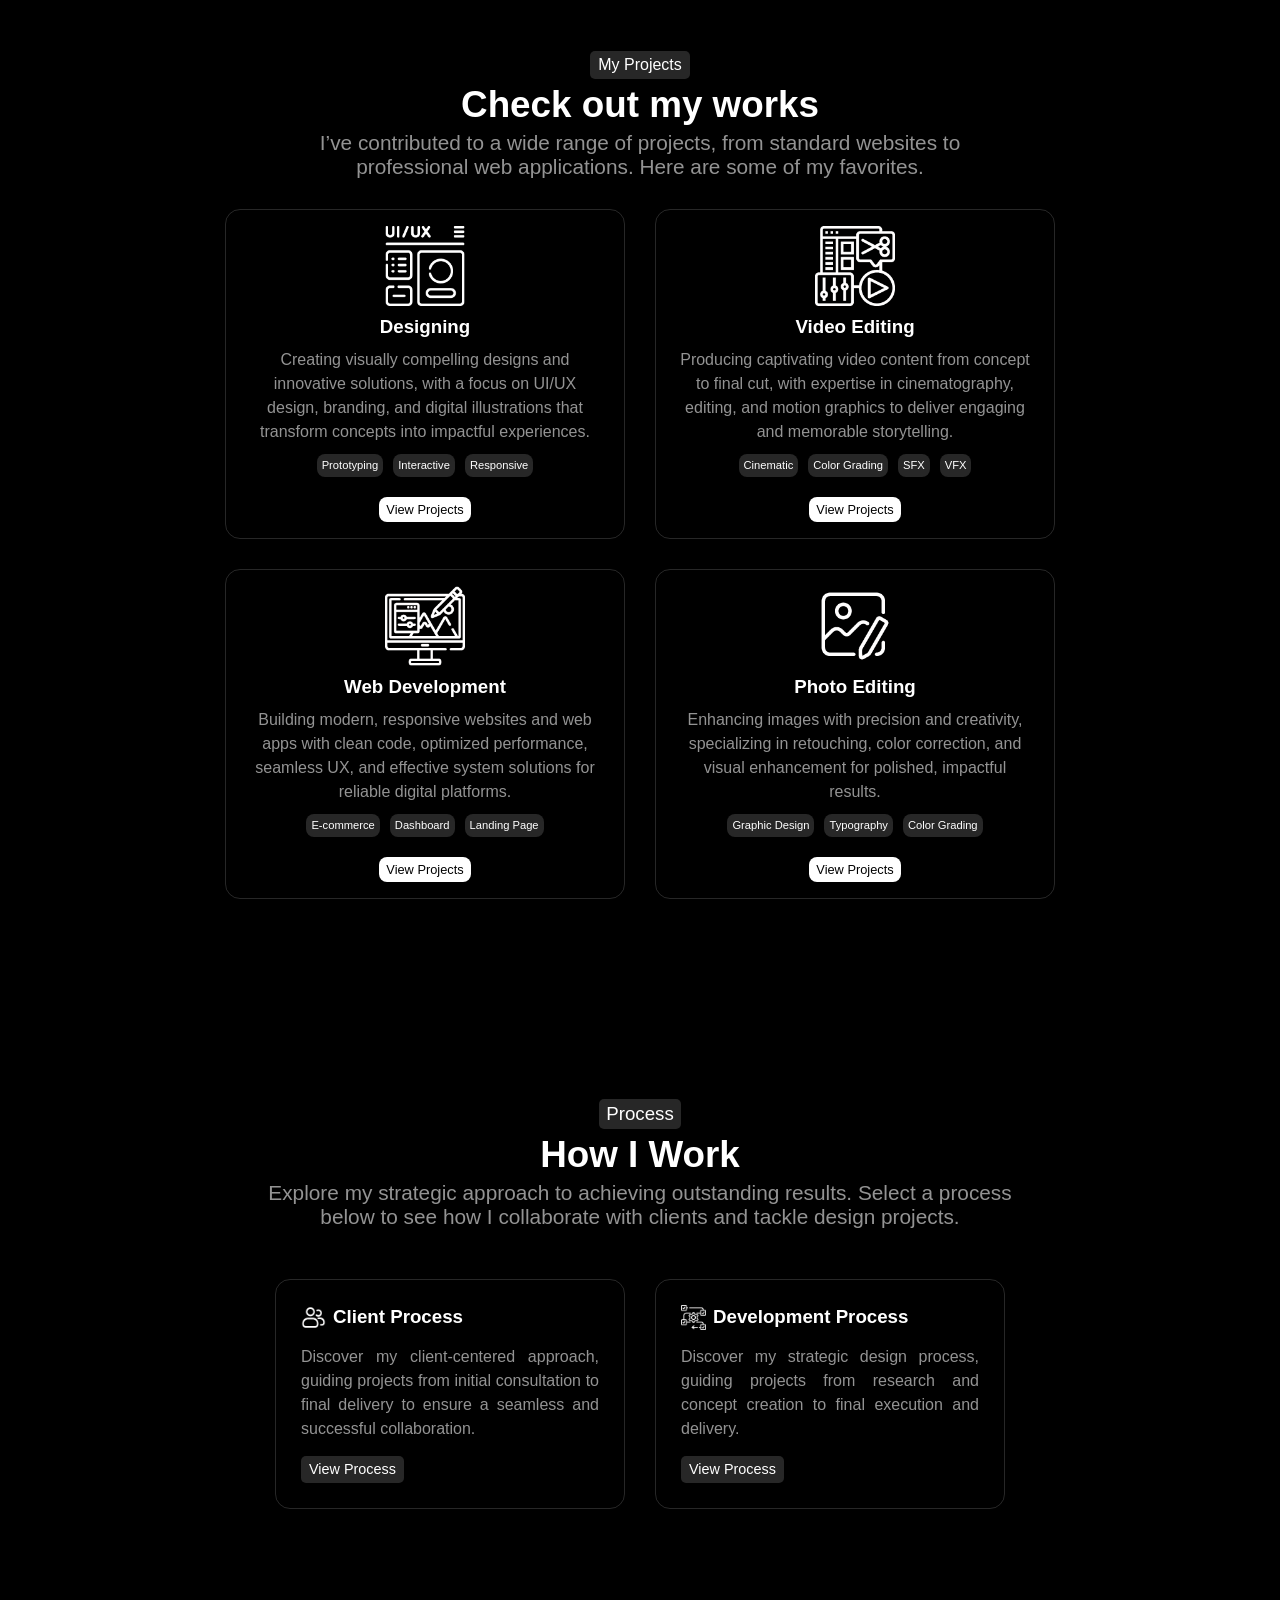
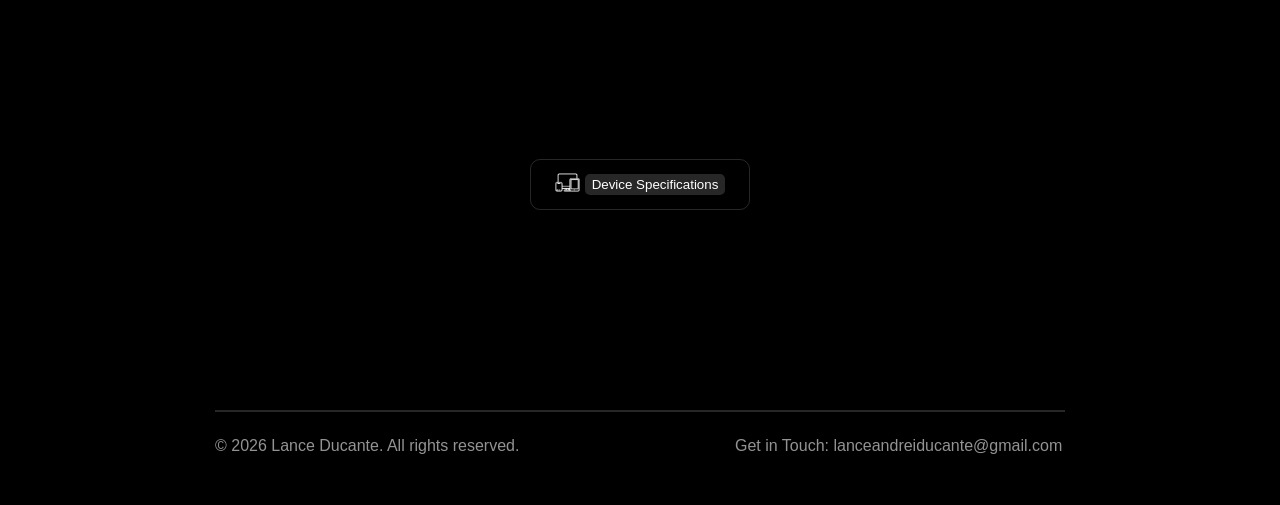
==== commit b3e2c03b: "media queries fonts fixed" ====
--- a/index.html
+++ b/index.html
@@ -60,12 +60,9 @@
         <h2>About</h2>
         <p>
           I am a digital professional specializing in Web App Development,
-          Website Design, Video Editing, and Photo Editing. I combine technical
-          expertise with creative vision to build engaging, high-performing
-          digital experiences. I excel at solving complex system challenges,
-          ensuring seamless functionality and user satisfaction. My focus is on
-          delivering customized solutions that strengthen brand presence and
-          drive meaningful results.
+          Website Design, Video, and Photo Editing. I blend technical expertise
+          with creativity to deliver engaging, high-performing digital
+          experiences that enhance brand presence and drive results.
         </p>
       </div>
     </section>
@@ -438,9 +435,9 @@
               that transform concepts into impactful experiences.
             </p>
             <div class="p-desc">
-              <p>Graphic Designing</p>
-              <p>Digital Printing</p>
-              <p>T-shirt Printing</p>
+              <p>Prototyping</p>
+              <p>Interactive</p>
+              <p>Responsive</p>
             </div>
             <a href="./designing.html" target="_blank" class="project-links"
               ><span><p class="view">View Projects</p></span></a
@@ -455,9 +452,10 @@
               deliver engaging and memorable storytelling.
             </p>
             <div class="p-desc">
-              <p>Graphic Designing</p>
-              <p>Digital Printing</p>
-              <p>T-shirt Printing</p>
+              <p>Cinematic</p>
+              <p>Color Grading</p>
+              <p>SFX</p>
+              <p>VFX</p>
             </div>
             <a href="./video-editing.html" target="_blank" class="project-links"
               ><span><p class="view">View Projects</p></span></a
@@ -472,9 +470,9 @@
               for reliable digital platforms.
             </p>
             <div class="p-desc">
-              <p>Graphic Designing</p>
-              <p>Digital Printing</p>
-              <p>T-shirt Printing</p>
+              <p>E-commerce</p>
+              <p>Dashboard</p>
+              <p>Landing Page</p>
             </div>
             <a
               href="./web-development.html"
@@ -492,9 +490,9 @@
               impactful results.
             </p>
             <div class="p-desc">
-              <p>Graphic Designing</p>
-              <p>Digital Printing</p>
-              <p>T-shirt Printing</p>
+              <p>Graphic Design</p>
+              <p>Typography</p>
+              <p>Color Grading</p>
             </div>
             <a href="./photo-editing.html" target="_blank" class="project-links"
               ><span><p class="view">View Projects</p></span></a
@@ -522,7 +520,7 @@
               <img src="./images/users.png" width="25px" alt="icon" />
               <h3>Client Process</h3>
             </div>
-            <p>
+            <p class="cd-p">
               Discover my client-centered approach, guiding projects from
               initial consultation to final delivery to ensure a seamless and
               successful collaboration.
@@ -536,7 +534,7 @@
               <img src="./images/process.png" width="25px" alt="icon" />
               <h3>Development Process</h3>
             </div>
-            <p>
+            <p class="cd-p">
               Discover my strategic design process, guiding projects from
               research and concept creation to final execution and delivery.
             </p>
--- a/style.css
+++ b/style.css
@@ -25,6 +25,7 @@
   align-items: center;
   position: fixed;
   top: 0;
+  z-index: 1;
 }
 
 .navbar-container {
@@ -694,4 +695,19 @@
     text-align: center;
     line-height: 1.5;
   }
-}
+  .p-desc p {
+    font-size: 0.7rem;
+  }
+
+  .projects-title h2 {
+    font-size: 1rem;
+  }
+
+  .process-title p {
+    font-size: 1rem;
+  }
+
+  .cd-p {
+    font-size: 0.9rem;
+  }
+}
